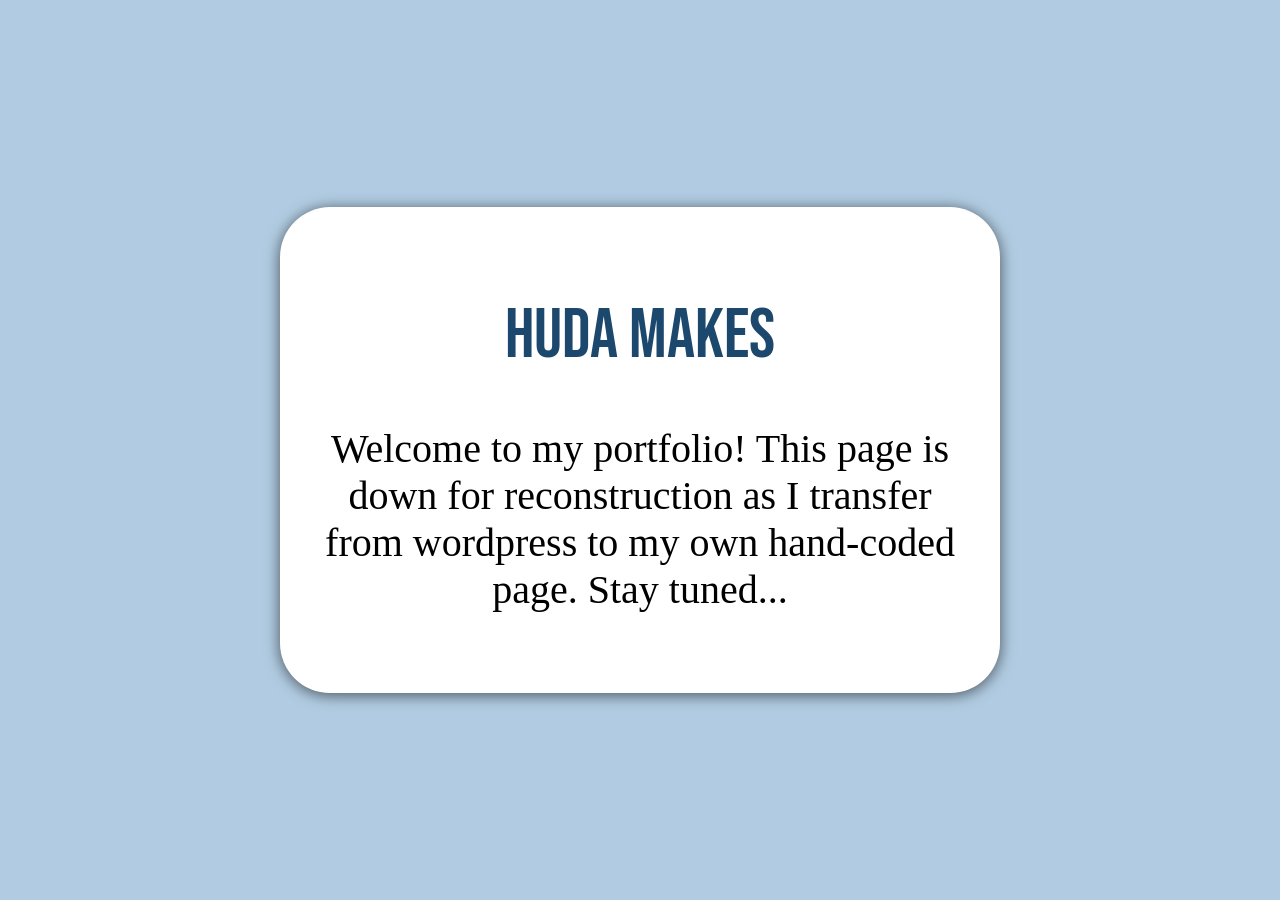
==== index.html @ 7442e13a "page under construction notice" ====
<!DOCTYPE html>
<html lang="en">
    <head>
        <meta charset="utf-8">
		<title>Huda Makes</title>
		<meta name="viewport" content="width=device-width, initial-scale=1.0"/> 
        <link rel="stylesheet" href="style.css">

        <!-- adding Bebas Neue font-->
        <link rel="preconnect" href="https://fonts.googleapis.com">
    <link rel="preconnect" href="https://fonts.gstatic.com" crossorigin>
    <link href="https://fonts.googleapis.com/css2?family=Bebas+Neue&family=DM+Serif+Display&display=swap" rel="stylesheet">

    </head>
    <body>

    <div id="page-in-progress">
        <h1 class="bebas-neue-regular">Huda Makes</h1>
        <p class=".dm-serif-display-regular">Welcome to my portfolio! This page is down for reconstruction as I transfer from wordpress to my own hand-coded page. Stay tuned...  </p>
    </div>


    </body>
</html>
---- style.css ----
.bebas-neue-regular {
  font-family: "Bebas Neue", sans-serif;
  font-weight: 400;
  font-style: normal;
}
.dm-serif-display-regular {
  font-family: "DM Serif Display", serif;
  font-weight: 400;
  font-style: normal;
}


body{
    background-color: rgb(177, 204, 226);
}
#page-in-progress {
    background-color: white;
    width: 50%;
    text-align: center;
    position: fixed;
    top: 50%;
    left: 50%;
    transform: translate(-50%, -50%);
    padding: 40px;
    border-radius: 50px;
    box-shadow: 0 2px 15px rgba(0, 0, 0, 0.6);
    
}

h1{
    font-size: 70px;
    color:rgb(28, 72, 110)
}
p{
    font-size: 40px;
}
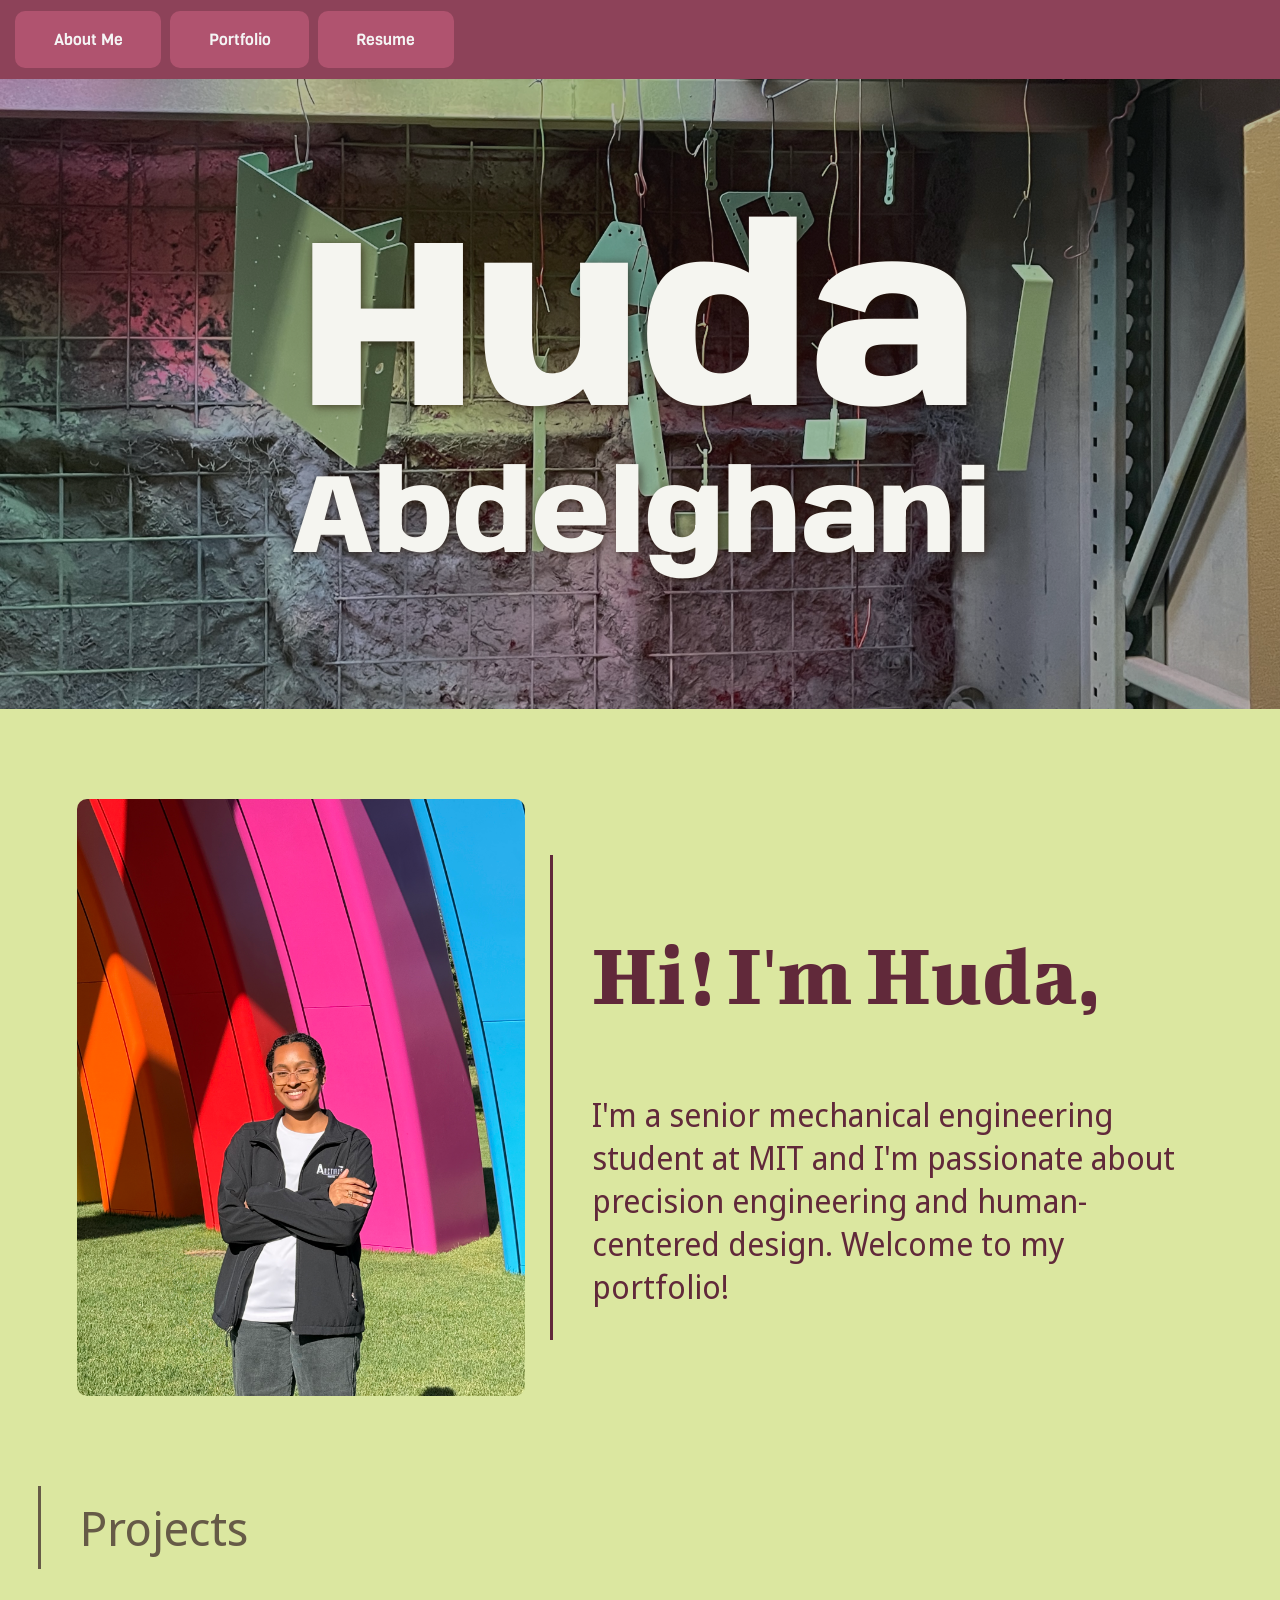
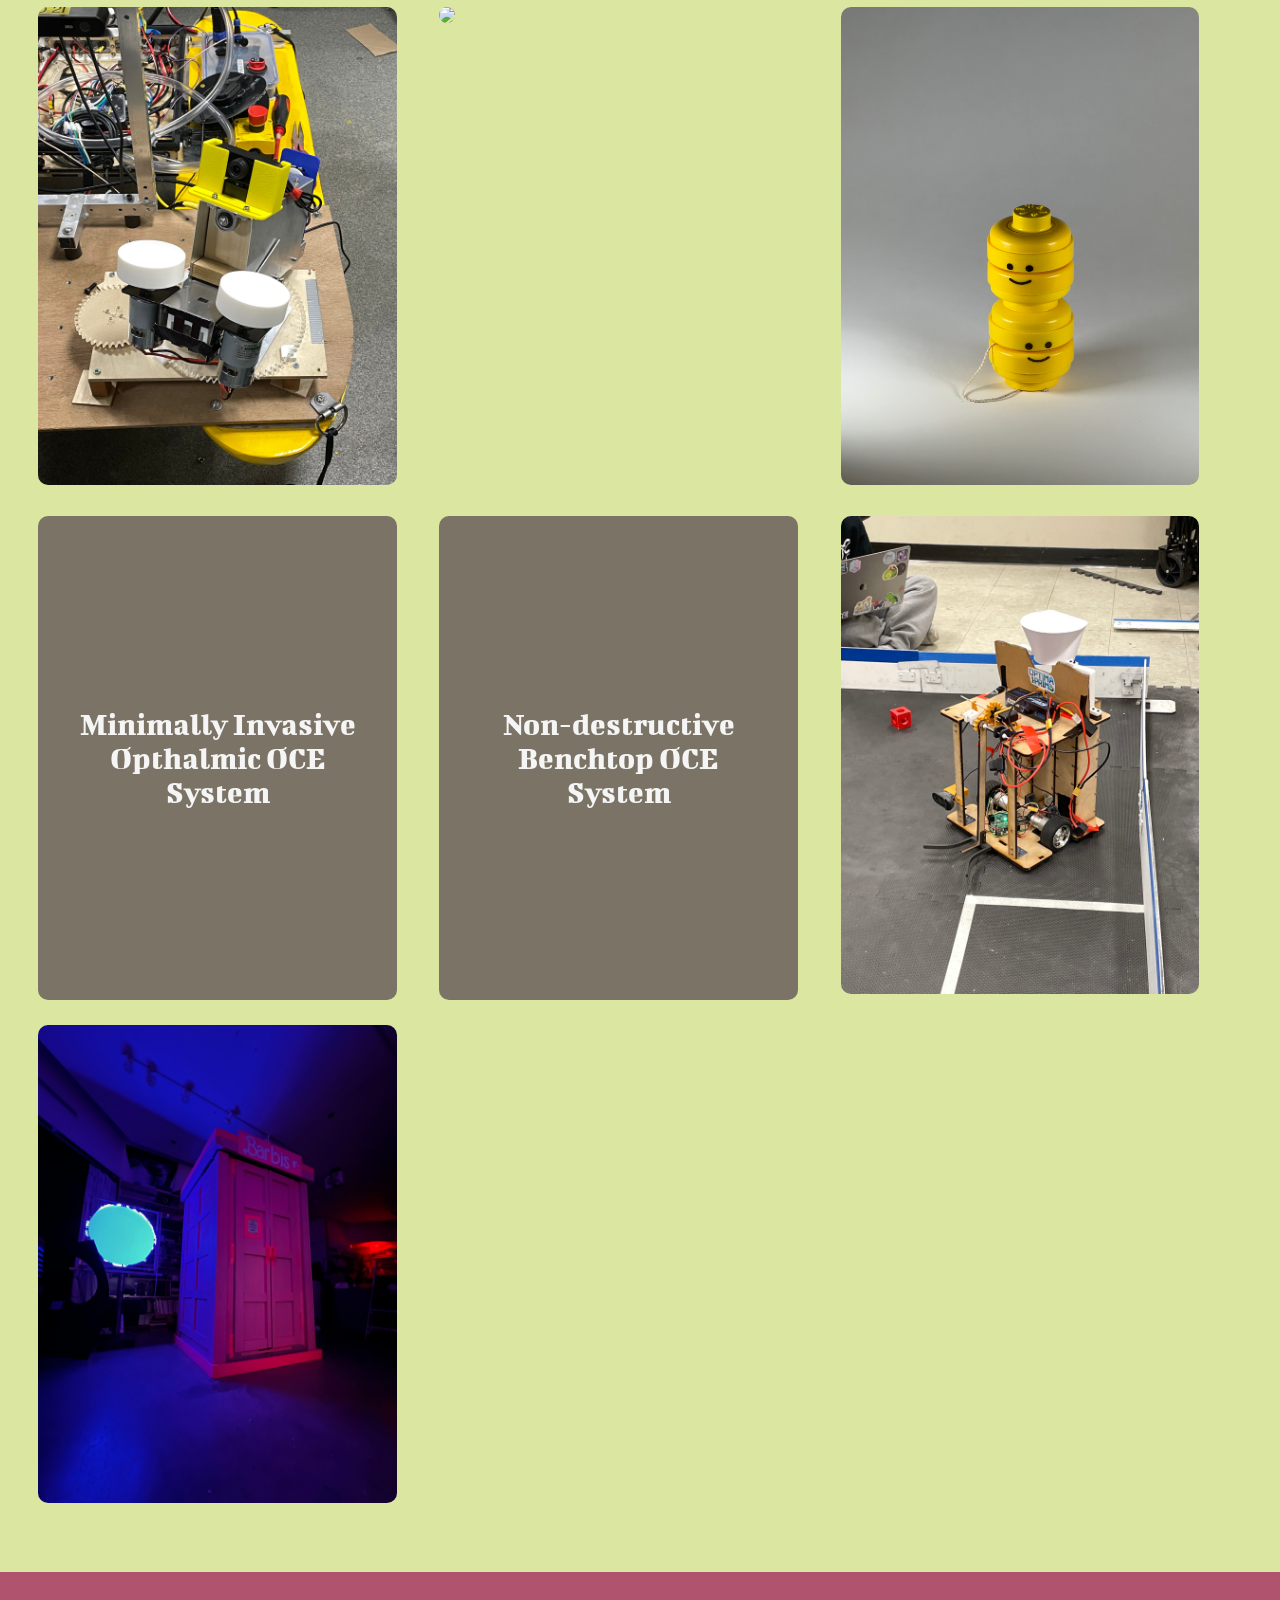
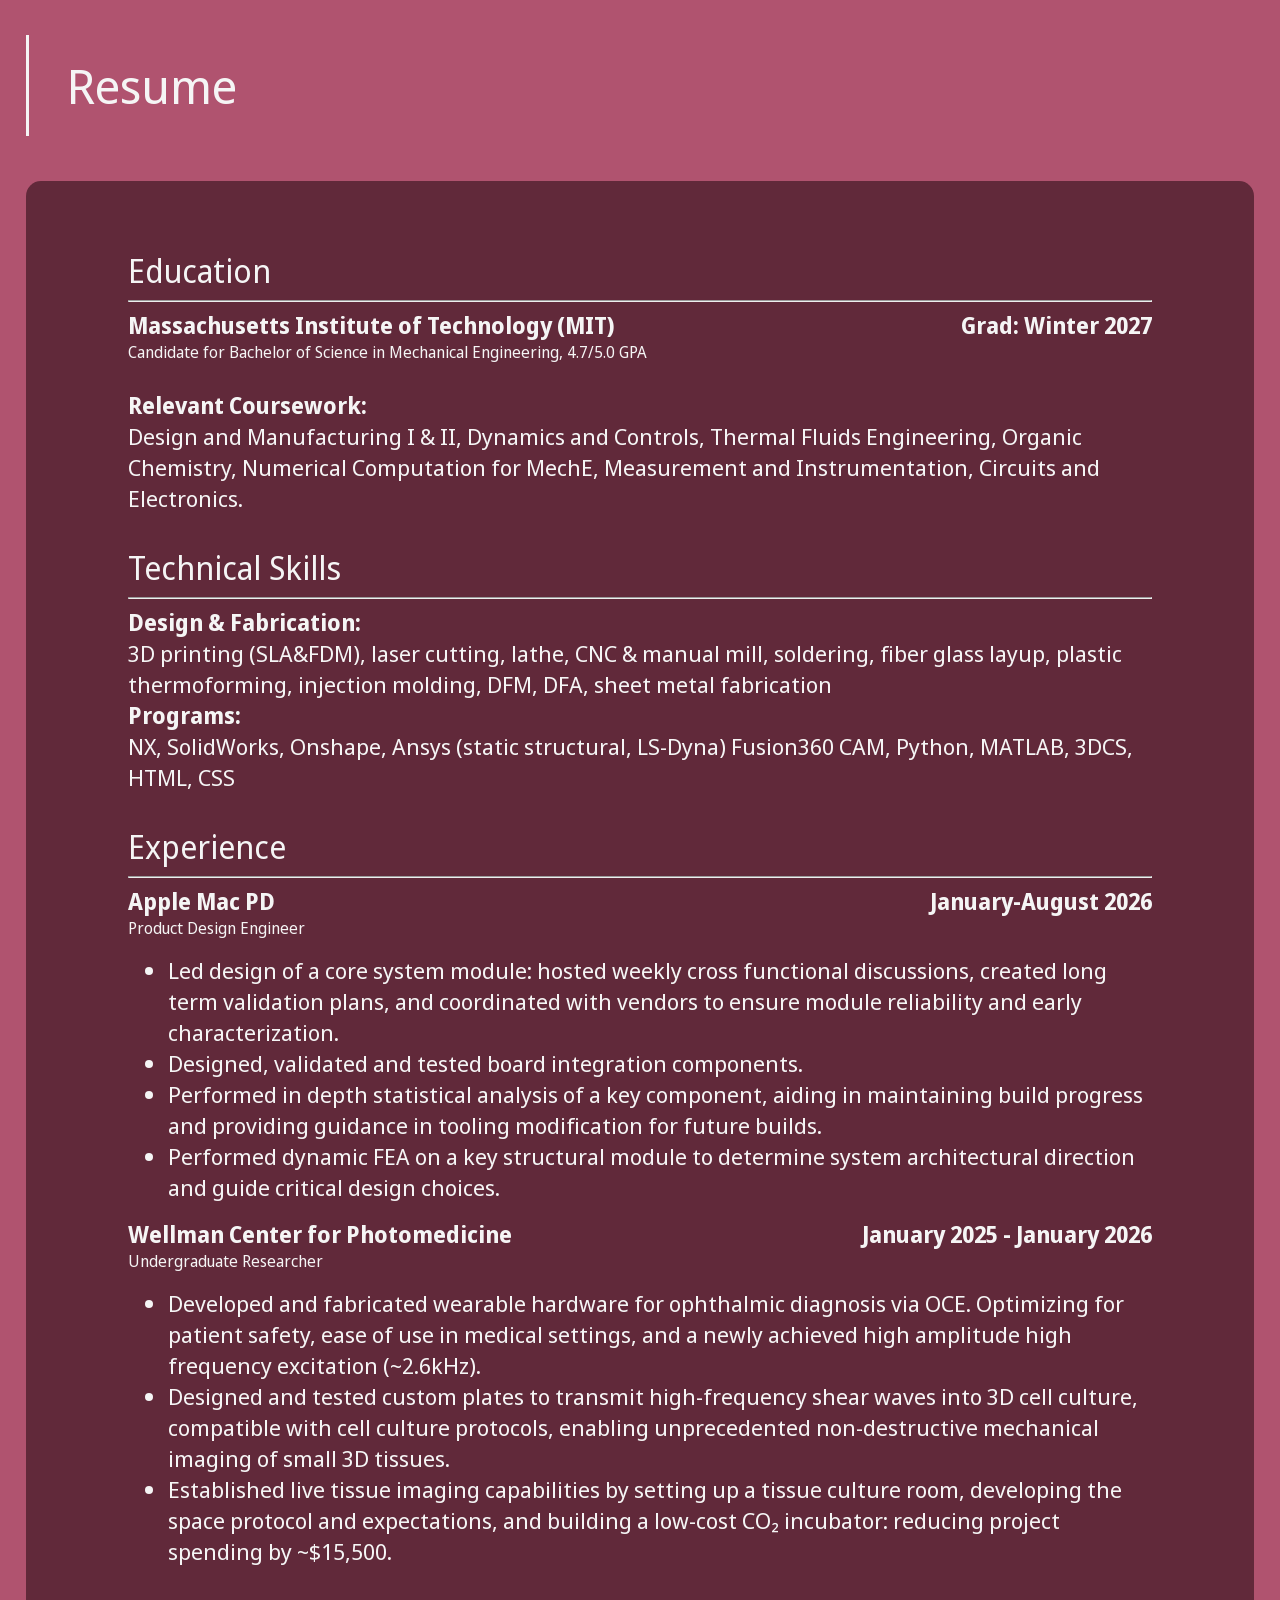
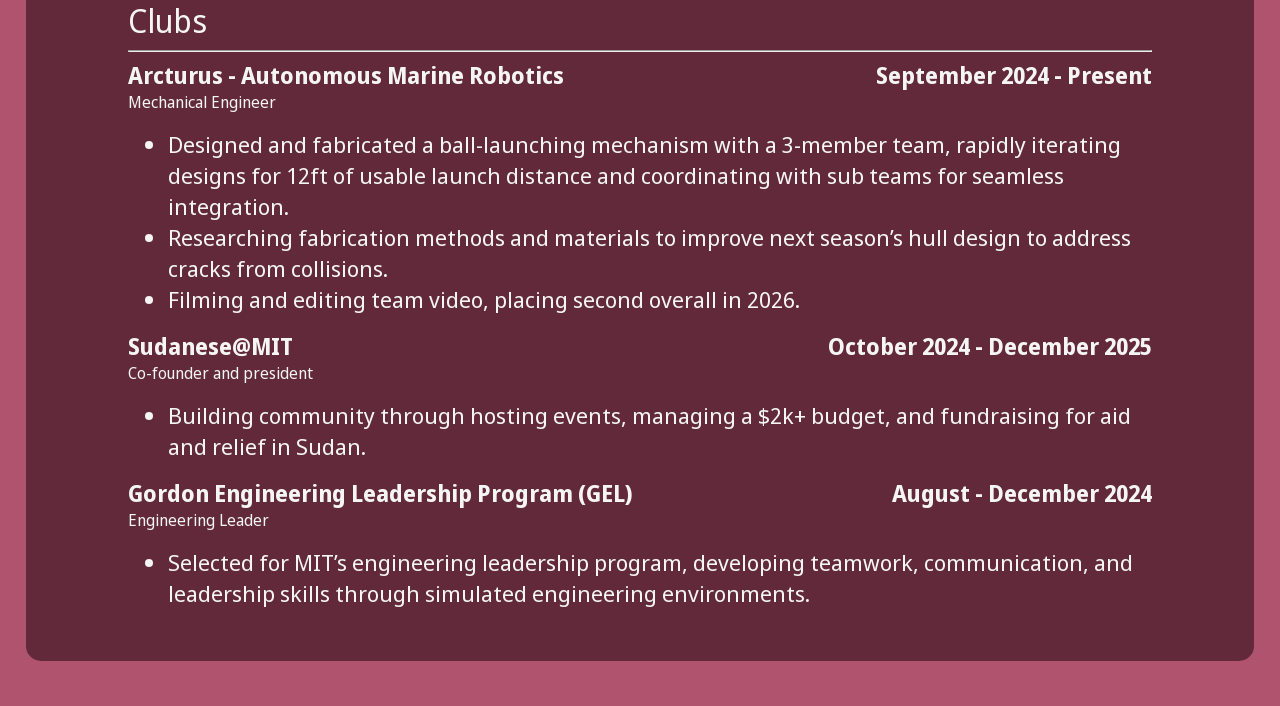
==== commit 57b2c157: "Serve homepage at site root Move HudaAbdelghaniHomePage.html to index.html so it loads at hudamakes." ====
--- a/index.html
+++ b/index.html
@@ -3,22 +3,153 @@
     <head>
         <meta charset="utf-8">
 		<title>Huda Makes</title>
-		<meta name="viewport" content="width=device-width, initial-scale=1.0"/> 
+		<meta name="viewport" context="width=device-width, initial-scale=1.0"/> 
         <link rel="stylesheet" href="style.css">
+        <!-- adding fonts-->
+        <link rel="preconnect" href="https://fonts.googleapis.com">
+        <link rel="preconnect" href="https://fonts.gstatic.com" crossorigin>
+        <link href="https://fonts.googleapis.com/css2?family=Allerta&family=Anybody:ital,wght@0,100..900;1,100..900&family=Bebas+Neue&family=Bigshot+One&family=DM+Serif+Display&family=Noto+Sans+Display:ital,wght@0,100..900;1,100..900&family=Viga&display=swap" rel="stylesheet">
+    </head>
 
-        <!-- adding Bebas Neue font-->
-        <link rel="preconnect" href="https://fonts.googleapis.com">
-    <link rel="preconnect" href="https://fonts.gstatic.com" crossorigin>
-    <link href="https://fonts.googleapis.com/css2?family=Bebas+Neue&family=DM+Serif+Display&display=swap" rel="stylesheet">
+    <body>
+        <nav class="viga-regular">
+            <a href="#about-me">About Me</a>
+            <a href="#portfolio-section">Portfolio</a>
+            <a href="#resume">Resume</a>
+        </nav>
 
-    </head>
-    <body>
-
-    <div id="page-in-progress">
-        <h1 class="bebas-neue-regular">Huda Makes</h1>
-        <p class=".dm-serif-display-regular">Welcome to my portfolio! This page is down for reconstruction as I transfer from wordpress to my own hand-coded page. Stay tuned...  </p>
-    </div>
+        <div id="page-heading">
+            <h1 class="center anybody">Huda</h1>
+            <h1 class="center anybody"> Abdelghani</h1>
+        </div>
+        
+        <section id="about-me">
+            <img src="Huda intro.jpg">
+            <section id="intro">
+                <h2 id="intro-title" class="bigshot-one-regular">Hi! I'm Huda, </h2>
+                <p id="blurb" class="left noto-sans-display">I'm a senior mechanical engineering student at MIT and I'm passionate about precision engineering and human-centered design. Welcome to my portfolio! </p>
+            </section>
+        </section>
 
 
+        <section id="portfolio-section">
+            <h2 id="projects-title" class="noto-sans-display" >Projects</h2>
+            <section id= "portfolio" class="grid">
+                <a href="BallLauncher.html" target="_blank"> <img src="ball launcher.jpg" > </a>
+                <a href="WickedTaahl.html" target="_blank"> <img src="2007.JPG"> </a>
+                <a href="2008Temp.html" target="_blank"> <img src="2008YoYo.jpg"></a>
+                <a href="eye OCE.html" class="bigshot-one-regular center OCE-portfolio" target="_blank"> Minimally Invasive Opthalmic OCE System </a>
+                <a href="benchtop OCE.html" class="bigshot-one-regular  center OCE-portfolio" target="_blank"> Non-destructive Benchtop OCE System</a>
+                <a href="OptimaPrime.html" target="_blank"> <img src="optima prime.jpg"> </a>
+                <a href="barbis.html" target="_blank"> <img src="barbis.JPG" ></a>
+                
+            </section>
+        </section>
+
+        <section id="resume">
+
+            <h2 id="resume-title" class="noto-sans-display">Resume</h2>
+            <section id="resume-content">
+
+            <h3 class="noto-sans-display">Education</h3>
+            <hr>
+                <section id="education-header" class="noto-sans-display">
+                        <h4>Massachusetts Institute of Technology (MIT)</h4>
+                        <h4>Grad: Winter 2027</h4>
+                </section>
+                <section id="education-subheader">
+                    <h5 class="noto-sans-display">Candidate for Bachelor of Science in Mechanical Engineering, 4.7/5.0 GPA</h5>
+                </section>
+                <section id="education-content" class="noto-sans-display">
+                    <h4 >Relevant Coursework:</h4>
+                    <h5 class="noto-sans-display">Design and Manufacturing I & II, Dynamics and Controls, Thermal Fluids Engineering, Organic Chemistry, Numerical Computation for MechE, Measurement and Instrumentation, Circuits and Electronics.</h5>
+                </section>
+
+
+            <h3 class="noto-sans-display">Technical Skills</h3>
+            <hr>
+                <section class="noto-sans-display skills">
+                    <h4>Design & Fabrication:</h4>
+                    <h5 class="noto-sans-display">3D printing (SLA&FDM), laser cutting, lathe, CNC & manual mill, soldering, fiber glass layup, plastic thermoforming, injection molding, DFM, DFA, sheet metal fabrication</h5>
+                    <h4>Programs:</h4>
+                    <h5 class="noto-sans-display"> NX, SolidWorks, Onshape, Ansys (static structural, LS-Dyna) Fusion360 CAM, Python, MATLAB, 3DCS, HTML, CSS</h5>
+                </section>
+
+            <h3 class="noto-sans-display">Experience</h3>
+               <hr>
+                <section class="resume-entry">
+                    <div class="resume-entry-header noto-sans-display">
+                        <h4>Apple Mac PD</h4>
+                        <h4>January-August 2026</h4>
+                    </div>
+                    <h5 class="noto-sans-display">Product Design Engineer</h5>
+                    <ul class="noto-sans-display">
+                        <li>Led design of a core system module: hosted weekly cross functional discussions, created long term validation plans, and coordinated with vendors to ensure module reliability and early characterization. </li>
+                        <li>Designed, validated and tested board integration components.</li>
+                        <li>Performed in depth statistical analysis of a key component, aiding in maintaining build progress and providing guidance in tooling modification for future builds.</li>
+                        <li>Performed dynamic FEA on a key structural module to determine system architectural direction and guide critical design choices.</li>
+                    </ul>
+                </section>
+                <section class="resume-entry">
+                    <div class="resume-entry-header noto-sans-display">
+                        <h4>Wellman Center for Photomedicine </h4>
+                        <h4>January 2025 - January 2026</h4>
+                    </div>
+                    <h5 class="noto-sans-display">Undergraduate Researcher</h5>
+                    <ul class="noto-sans-display">
+                        <li>Developed and fabricated wearable hardware for ophthalmic diagnosis via OCE. Optimizing for patient safety, ease of use in medical settings, and a newly achieved high amplitude high frequency excitation (~2.6kHz). </li>
+                        <li>Designed and tested custom plates to transmit high-frequency shear waves into 3D cell culture, compatible with cell culture protocols, enabling unprecedented non-destructive mechanical imaging of small 3D tissues.</li>
+                        <li>Established live tissue imaging capabilities by setting up a tissue culture room, developing the space protocol and expectations, and building a low-cost CO₂ incubator: reducing project spending by ~$15,500. </li>
+                    </ul>
+                </section>
+
+
+            <h3 class="noto-sans-display">Clubs</h3>
+            <hr>
+                <section class="resume-entry">
+                    <section class="resume-entry-header noto-sans-display"> 
+                        <h4>Arcturus - Autonomous Marine Robotics</h4>
+                        <h4> September 2024 - Present</h4>
+                    </section>
+                    <h5 class="noto-sans-display">Mechanical Engineer</h5>
+                    <ul class="noto-sans-display">
+                        <li>Designed and fabricated a ball-launching mechanism with a 3-member team, rapidly iterating designs for 12ft of usable launch distance and coordinating with sub teams for seamless integration.</li>
+                        <li>Researching fabrication methods and materials to improve next season’s hull design to address cracks from collisions.</li>
+                        <li>Filming and editing team video, placing second overall in 2026.</li>
+                    </ul>
+                </section>
+
+                <section class="resume-entry">
+                    <section class="resume-entry-header noto-sans-display">
+                        <h4>Sudanese@MIT</h4>
+                        <h4>October 2024 - December 2025</h4>
+                    </section>
+                    <h5 class="noto-sans-display"> Co-founder and president</h5>
+                    <ul class="noto-sans-display">
+                        <li>Building community through hosting events, managing a $2k+ budget, and fundraising for aid and relief in Sudan. </li>
+
+                    </ul>
+                </section>
+
+                <section class="resume-entry">
+                    <section class="resume-entry-header noto-sans-display">
+                        <h4>Gordon Engineering Leadership Program (GEL)</h4>
+                        <h4>August - December 2024</h4>
+                    </section>
+                    <h5 class="noto-sans-display">Engineering Leader</h5>
+                    <ul class="noto-sans-display">
+                        <li>Selected for MIT’s engineering leadership program, developing teamwork, communication, and leadership skills through simulated engineering environments.</li>
+                    </ul>
+                </section>
+            
+            </section>
+        </section>
+
     </body>
+    <footer>
+        <!-- <section id="footer-content"> 
+            <a href="https://www.linkedin.com/in/huda-abdelghani/" target="_blank">LinkedIn</a>
+            <a href="https://www.instagram.com/huda_makes/?__d=11" target="_blank">Instagram</a> -->
+    </footer>
+    
 </html>
--- a/style.css
+++ b/style.css
@@ -1,38 +1,309 @@
-
+/* fonts */
+.viga-regular {
+  font-family: "Viga", sans-serif;
+  font-weight: 400;
+  font-style: normal;
+}
+
+.bigshot-one-regular {
+  font-family: "Bigshot One", serif;
+  font-weight: 400;
+  font-style: normal;
+}
 .bebas-neue-regular {
   font-family: "Bebas Neue", sans-serif;
   font-weight: 400;
   font-style: normal;
 }
-.dm-serif-display-regular {
-  font-family: "DM Serif Display", serif;
+
+/* can modfy weight and style */
+.anybody { 
+  font-family: "Anybody", sans-serif;
+  font-optical-sizing: auto;
+  font-weight: 800;
+  font-style: normal;
+  font-variation-settings:
+    "wdth" 100;
+}
+
+
+.noto-sans-display{
+  font-family: "Noto Sans Display", sans-serif;
+  font-optical-sizing: auto;
   font-weight: 400;
   font-style: normal;
-}
-
-
+  font-variation-settings:
+    "wdth" 100;
+}
+
+/* resetting so theres no default spacing */
 body{
-    background-color: rgb(177, 204, 226);
-}
-#page-in-progress {
-    background-color: white;
-    width: 50%;
+    margin: 0px;
+    padding: 0px;
+}
+
+/* page-wide specs */
+
+.center{
     text-align: center;
-    position: fixed;
-    top: 50%;
-    left: 50%;
-    transform: translate(-50%, -50%);
-    padding: 40px;
-    border-radius: 50px;
-    box-shadow: 0 2px 15px rgba(0, 0, 0, 0.6);
-    
-}
-
-h1{
-    font-size: 70px;
-    color:rgb(28, 72, 110)
-}
-p{
-    font-size: 40px;
-}
-
+}
+
+.left{
+text-align: left;
+}
+
+html {
+  scroll-behavior: smooth;
+}
+
+
+/*  opening page  */
+#page-heading{
+    padding: 0;
+    margin: 0px;
+
+    background-image: url("paint booth.jpeg");
+    background-size: cover;
+    background-position: center;
+    background-repeat: no-repeat;
+
+    display: flex;
+    flex-direction: column;
+   
+    justify-content: flex-start; 
+    height: 70vh;
+    color: #F5F5F0;
+
+    text-shadow: 2px 2px 10px rgba(32, 14, 2, 0.614);
+
+    position: relative;
+}
+
+#page-heading::before {
+    content: "";
+    position: absolute;
+    inset: 0;
+
+    background: rgba(15, 20, 25, 0.30);
+
+    z-index: 0;
+}
+#page-heading > * {
+    position: relative;
+    z-index: 1;
+}
+
+
+div h1{
+    /* color: #ffb100; */
+
+    font-size: 7rem;
+    padding: 0;
+    margin: 0;
+}
+
+div h1:first-of-type{
+    padding-top: 15vh;
+    font-size: 15rem;
+}
+
+
+ 
+/* navigation bar  */
+nav a{
+    display: inline-block;
+    text-decoration: none;
+    color:whitesmoke;
+    padding:2vh 3vw;
+    margin: 0.2vh 0.2vw;
+    background-color: #b0536f;
+    border-radius: 10px;
+    transition: all 0.1s;
+}
+
+nav a:hover{
+    transform: scale(1.07);
+    background-color:  #a29a8c;
+    background-color: #61293a;
+    box-shadow: 5px 5px 15px rgba(0, 0, 0, 0.3);
+
+}
+
+nav{
+    padding:1vh 1vw;
+    margin: 0px;
+    background-color: #8d4259;
+}
+
+#about-me{
+    background-color: #665b47;
+    background-color: #dbe7a0;
+    display: flex;
+    align-items: center;  
+    padding: 10vh 6vw;
+}
+
+
+#resume{
+   background-color: #61293a;
+   margin: 0;
+   padding: 0;
+}
+
+img{
+    width: 35vw;
+    border-radius: 10px;
+   
+}
+
+
+/*  */
+#intro{
+    margin-left: 2vw;
+    margin-right: 2vw;
+    border-left: 3px solid #61293a;
+}
+#intro-title{
+    font-size: 5.5rem;
+    color: #61293a;
+    padding-left: 3vw;
+    padding-right: 2vw;
+
+}
+
+
+#blurb{
+    font-size: 2rem;
+    color: #61293a;
+    padding-left: 3vw;
+}
+
+/*  */
+
+#portfolio-section{
+ background-color: #dbe7a0;
+}
+
+#portfolio{
+    padding: 3vw;
+    display: grid;
+    grid-template-columns: 1fr 1fr 1fr;
+}
+
+
+
+#portfolio a img{
+    width: 28vw;
+    transition: all 0.1s;
+    margin-bottom: 3vh;
+}
+
+#portfolio a img:hover, .OCE-portfolio:hover {
+    transform: scale(1.02);
+    box-shadow: 5px 5px 15px #2f181f8c;
+}
+
+#projects-title{
+    padding: 1vh 3vw;
+    margin:0 3vw;
+    font-size: 3rem;
+    color: #61293a;
+    color: #665b47;;
+    border-left: 3px solid #665b47;  
+}
+
+.OCE-portfolio{
+    text-decoration: none;
+    background-color: #7b7366;
+    border-radius: 10px;
+    transition: all 0.1s;
+    color: whitesmoke;
+    font-size: 2rem;
+    display: flex;
+    align-items: center;
+    padding: 3vw;
+    width: 22vw;
+    height: 80%;
+}
+
+#resume{
+    background-color: #61293a;
+    background-color: #b0536f;
+    padding: 5vh 2vw;
+}
+
+#resume #resume-title{
+    padding: 2vh 3vw;
+    margin-top: 2vh;
+    margin-bottom: 5vh;
+    font-size: 3rem;
+    color:whitesmoke;
+    border-left: 3px solid whitesmoke;  
+}
+
+#resume h2{
+    padding: 1 3vw;
+   
+    font-size: 3rem;
+    color: whitesmoke;
+    border-left: 3px solid whitesmoke;
+}
+
+#resume h3{
+    font-size: 2rem;
+    color: whitesmoke;
+    padding-bottom: 0;
+    margin-bottom: 0;
+
+}
+#resume h4{
+    font-size: 1.4rem;
+    color: whitesmoke;
+    margin: 0;
+    padding: 0;
+}
+#resume li{
+    font-size: 1.4rem;
+    color: whitesmoke;
+}
+#resume h5{
+    padding: 0;
+    margin: 0;
+    font-size: 1.4rem;
+    color: whitesmoke;
+}
+#education-header{
+ display: flex;
+ justify-content: space-between;
+ align-items: baseline;
+}
+
+#education-subheader h5{
+    font-size: 1rem;
+    margin-bottom: 3vh;
+}
+
+.resume-entry-header{
+    display: inline;
+    display: flex;
+    justify-content: space-between;
+    align-items: baseline;
+}
+#resume .resume-entry h5 {
+    font-size: 1rem;
+    color: whitesmoke;
+    margin: 0;
+    padding: 0;
+
+}
+#resume-content{
+    padding:4vh 8vw;
+    background-color:#61293a;
+    border-radius: 15px;
+}
+
+
+
+
+
+
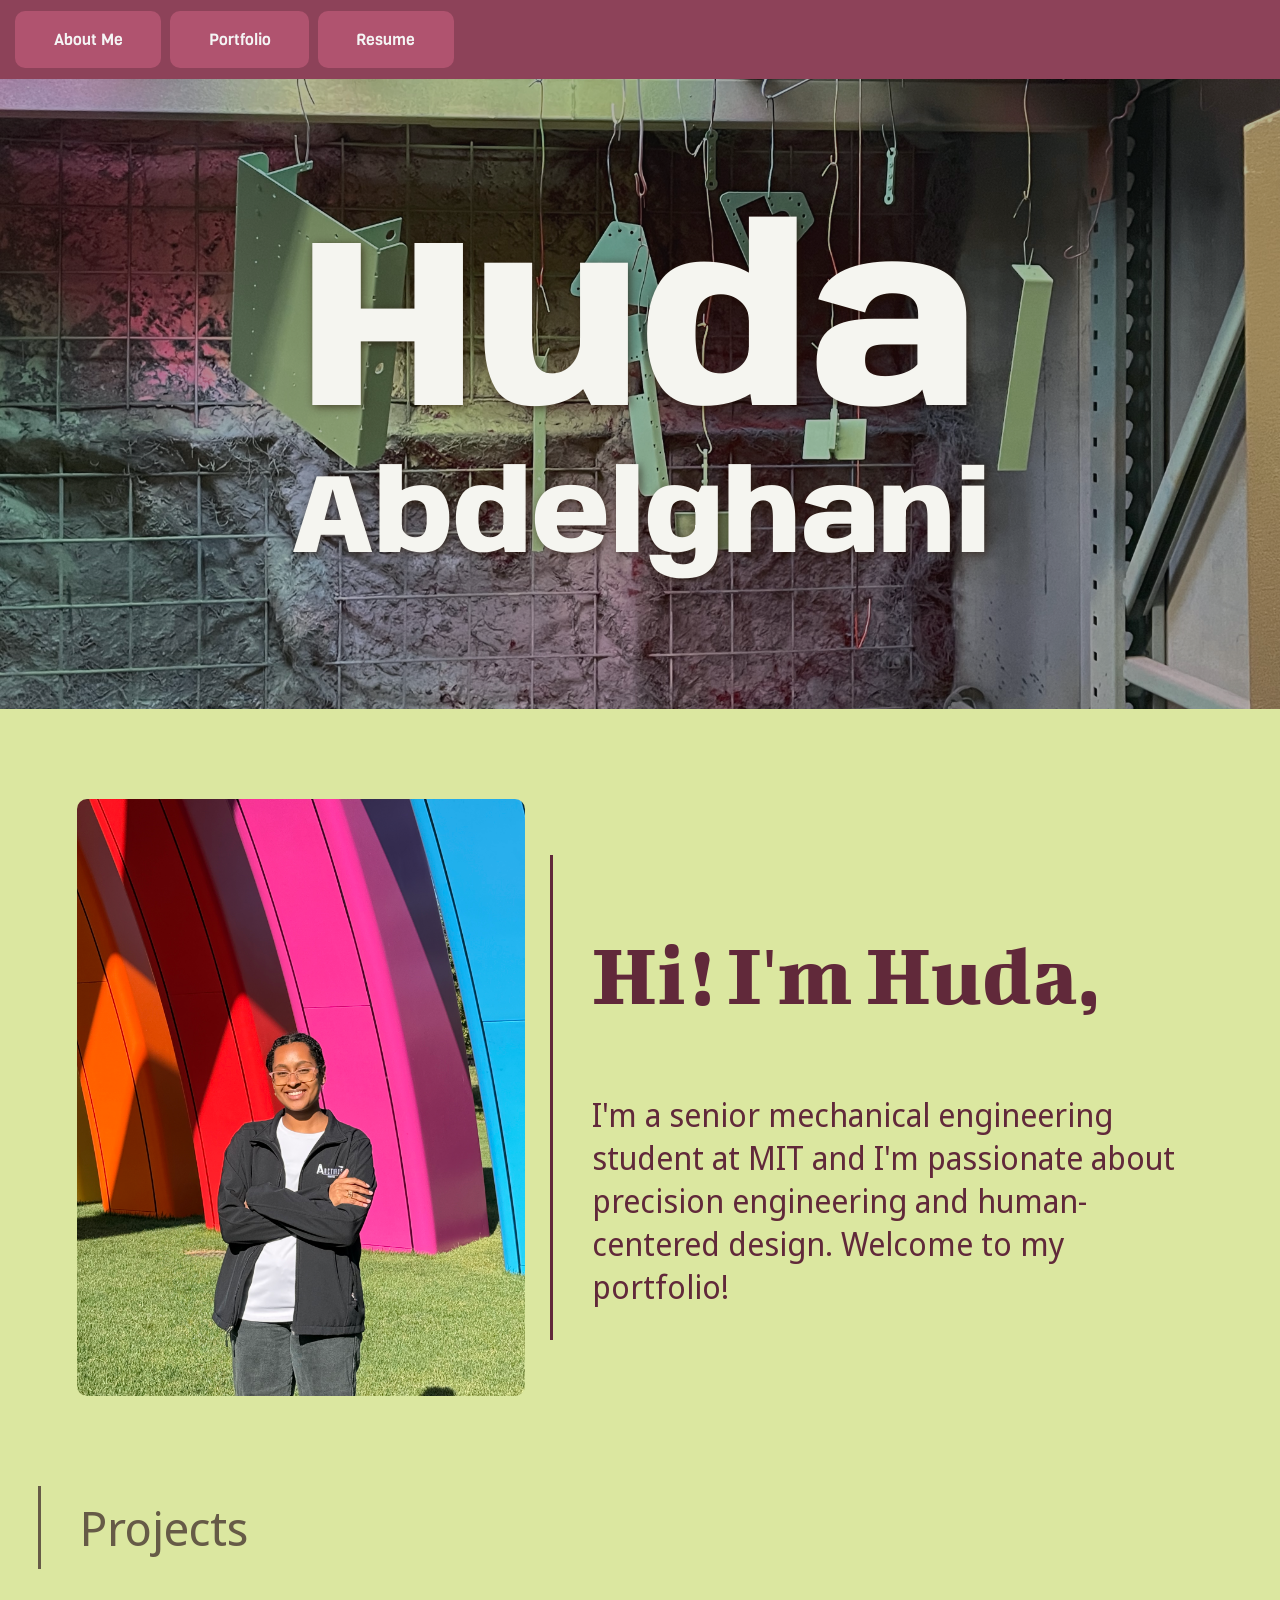
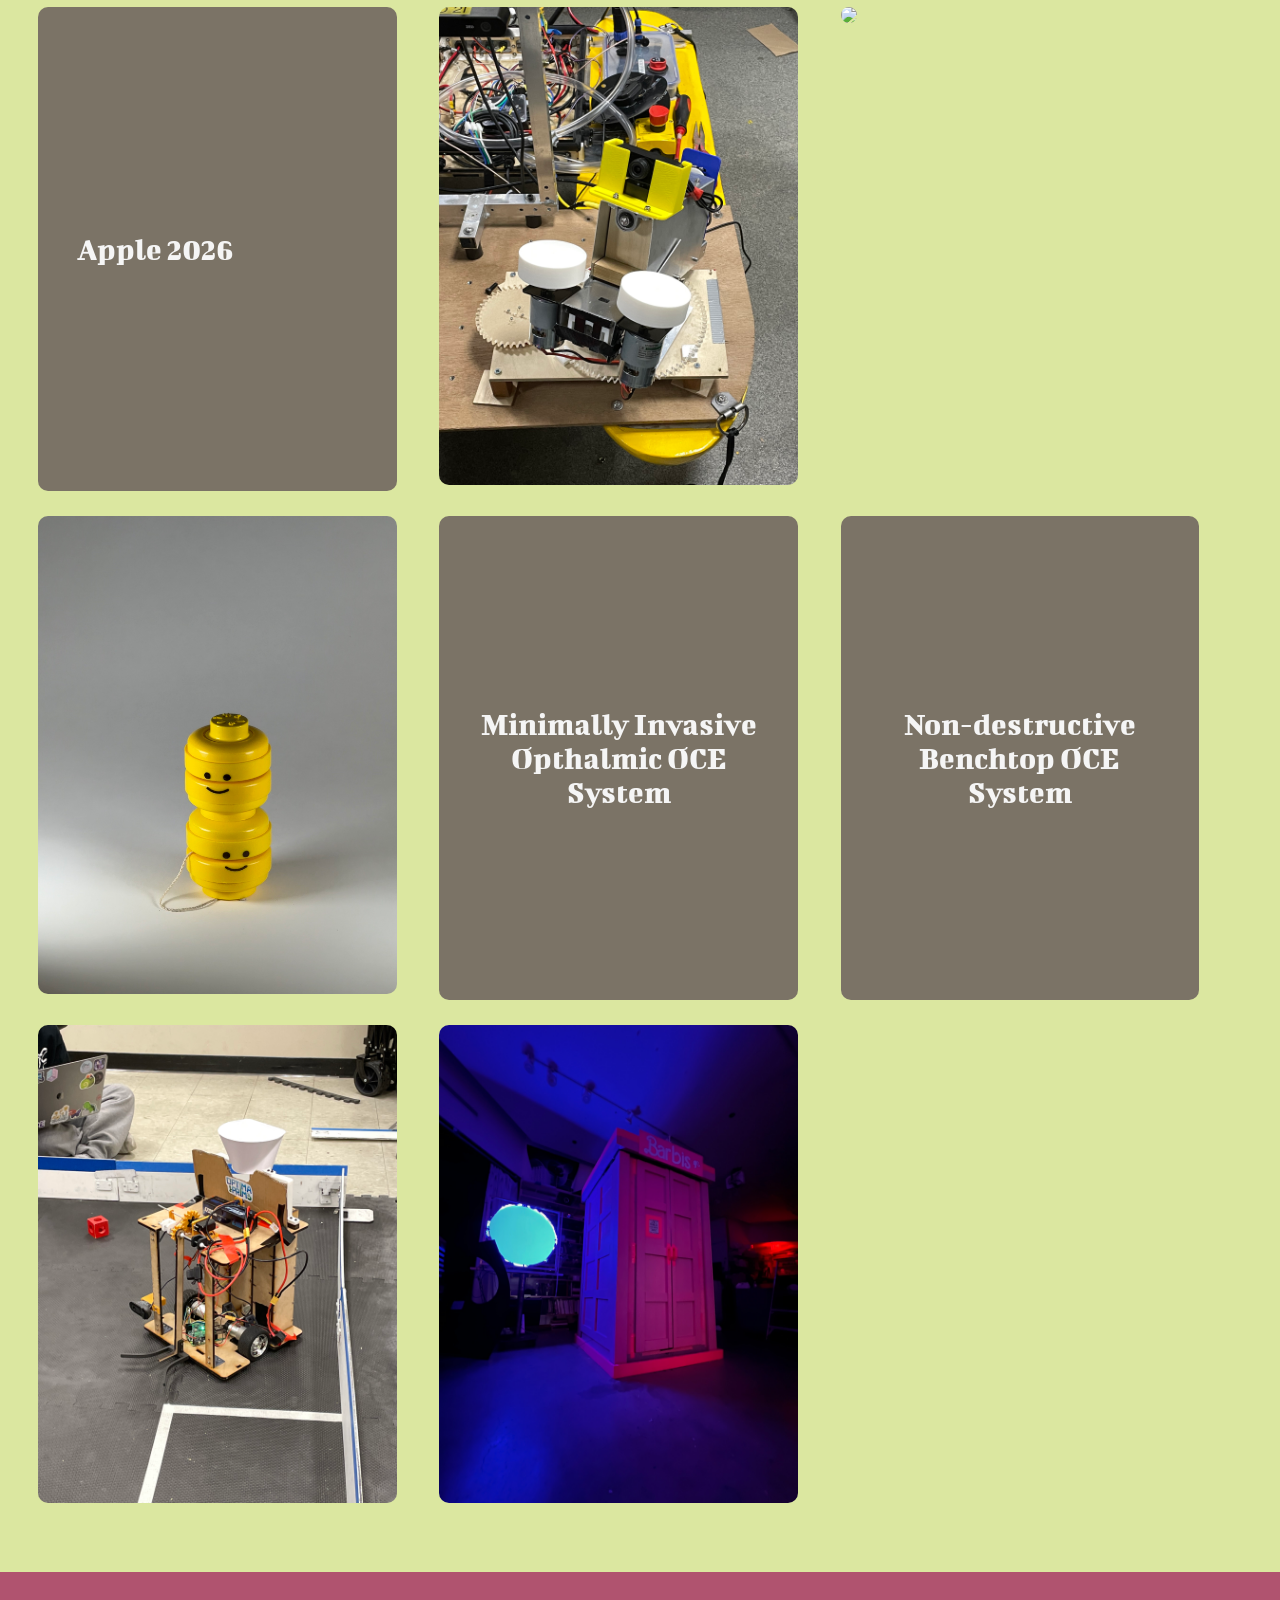
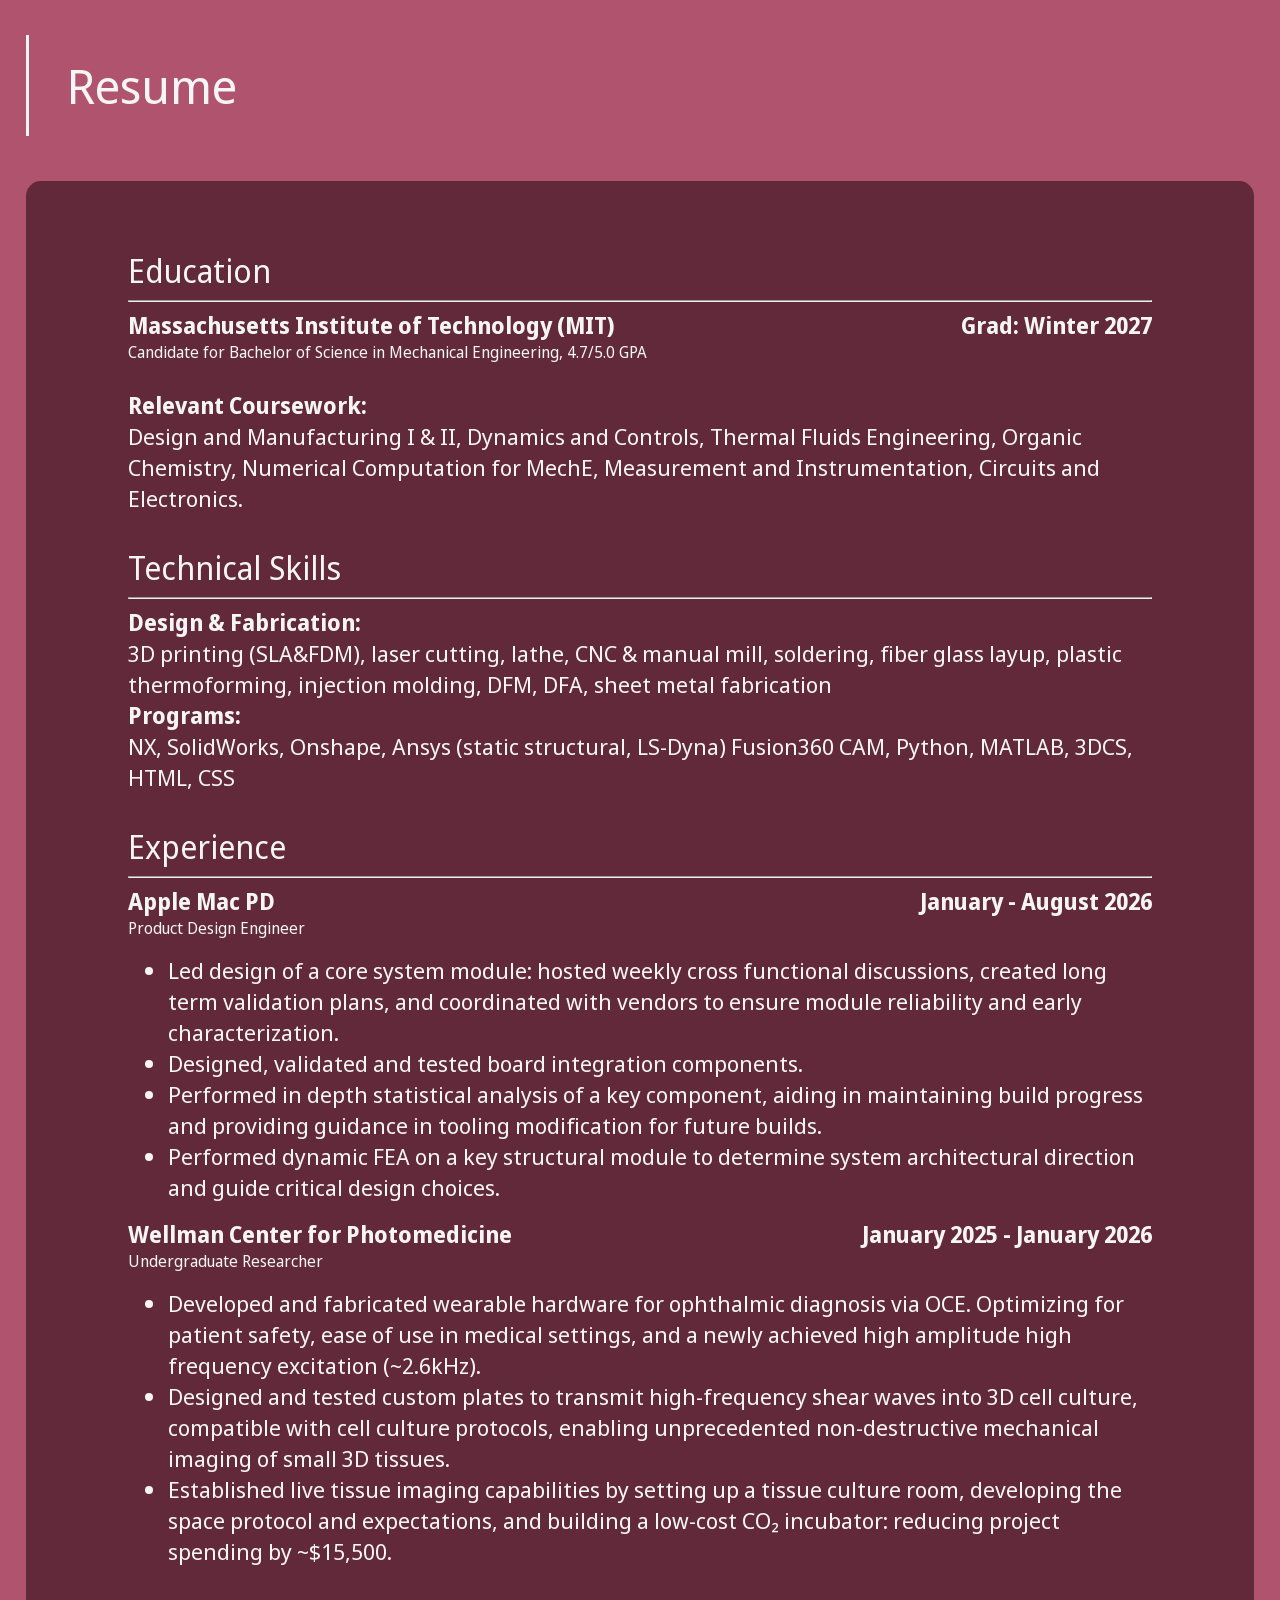
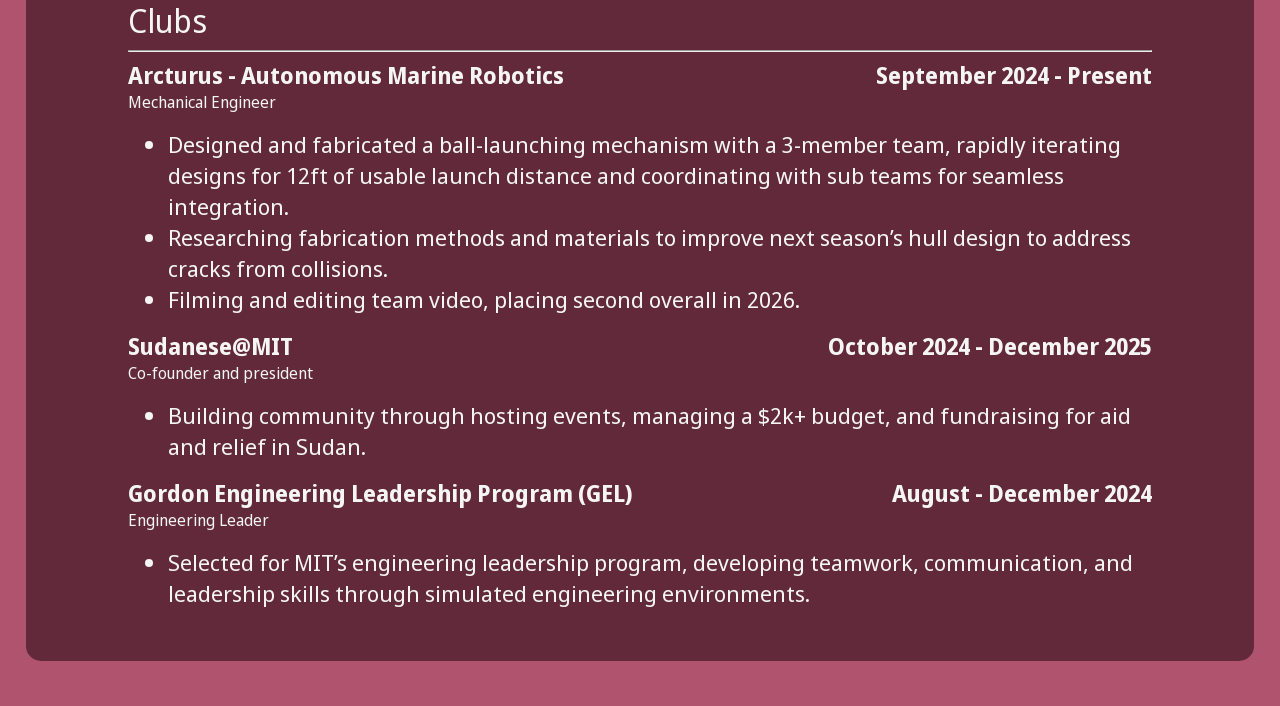
==== commit 05299328: "adding apple page" ====
--- a/index.html
+++ b/index.html
@@ -5,6 +5,8 @@
 		<title>Huda Makes</title>
 		<meta name="viewport" context="width=device-width, initial-scale=1.0"/> 
         <link rel="stylesheet" href="style.css">
+        <!-- clean the address bar after arriving from the old HudaAbdelghaniHomePage.html link -->
+        <script>if (location.search === "?home") history.replaceState(null, "", "/" + location.hash);</script>
         <!-- adding fonts-->
         <link rel="preconnect" href="https://fonts.googleapis.com">
         <link rel="preconnect" href="https://fonts.gstatic.com" crossorigin>
@@ -35,9 +37,10 @@
         <section id="portfolio-section">
             <h2 id="projects-title" class="noto-sans-display" >Projects</h2>
             <section id= "portfolio" class="grid">
+                 <a href="apple.html" target="_blank" class="bigshot-one-regular center OCE-portfolio">Apple 2026</a>
                 <a href="BallLauncher.html" target="_blank"> <img src="ball launcher.jpg" > </a>
                 <a href="WickedTaahl.html" target="_blank"> <img src="2007.JPG"> </a>
-                <a href="2008Temp.html" target="_blank"> <img src="2008YoYo.jpg"></a>
+                <a href="2008Yo-Yo.html" target="_blank"> <img src="2008YoYo.jpg"></a>
                 <a href="eye OCE.html" class="bigshot-one-regular center OCE-portfolio" target="_blank"> Minimally Invasive Opthalmic OCE System </a>
                 <a href="benchtop OCE.html" class="bigshot-one-regular  center OCE-portfolio" target="_blank"> Non-destructive Benchtop OCE System</a>
                 <a href="OptimaPrime.html" target="_blank"> <img src="optima prime.jpg"> </a>
@@ -80,7 +83,7 @@
                 <section class="resume-entry">
                     <div class="resume-entry-header noto-sans-display">
                         <h4>Apple Mac PD</h4>
-                        <h4>January-August 2026</h4>
+                        <h4>January - August 2026</h4>
                     </div>
                     <h5 class="noto-sans-display">Product Design Engineer</h5>
                     <ul class="noto-sans-display">
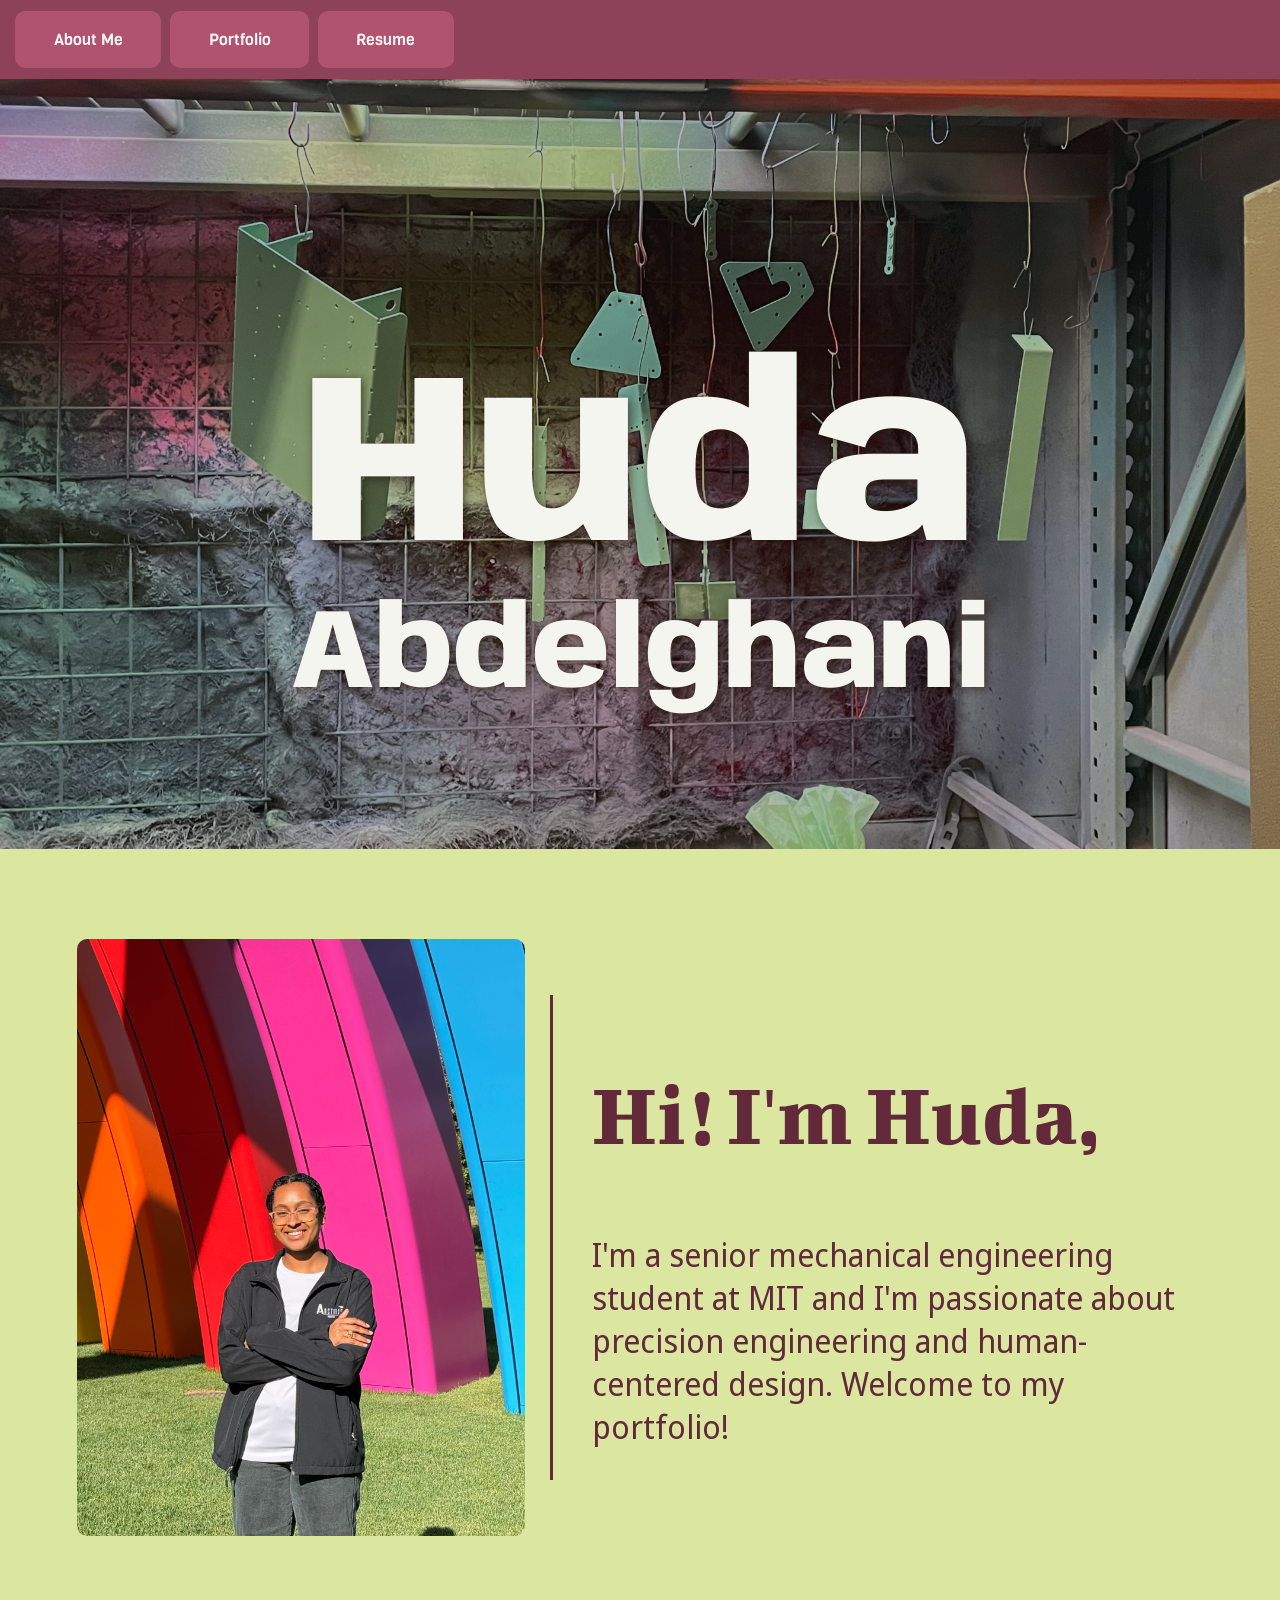
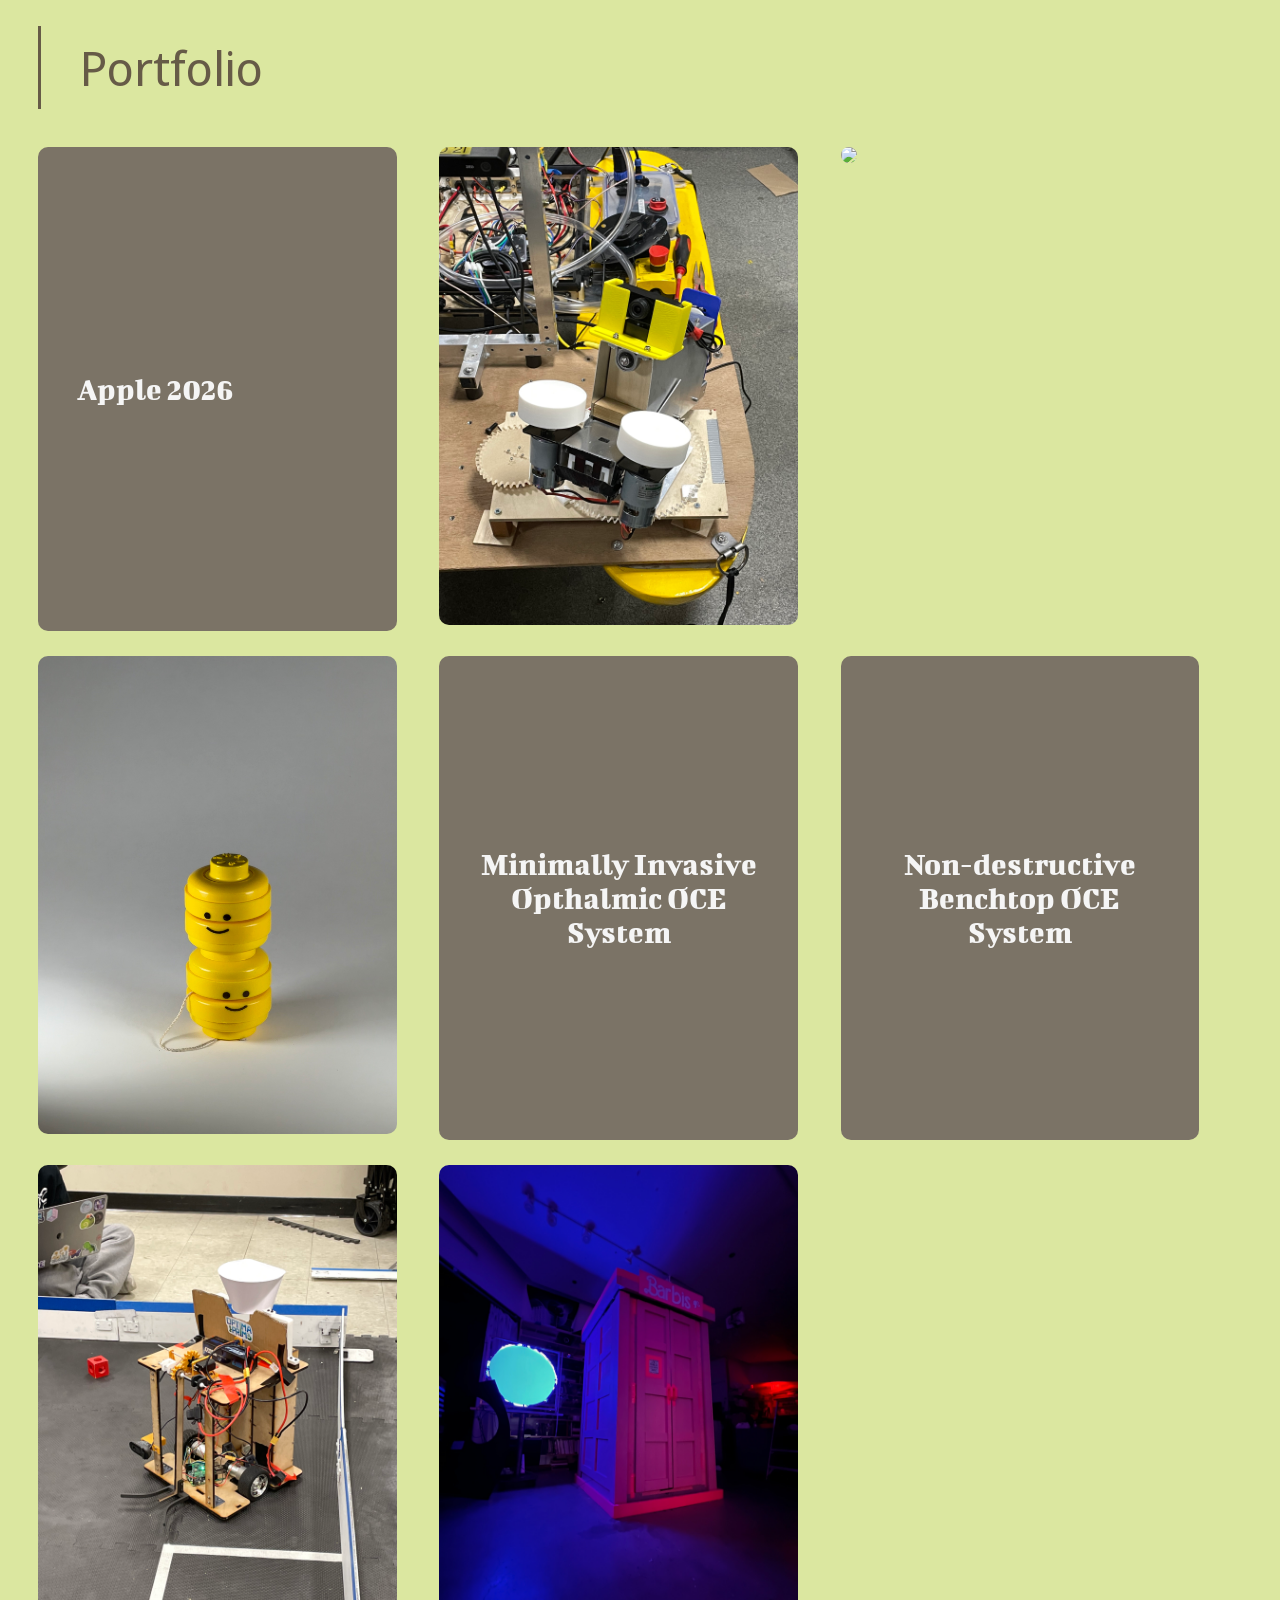
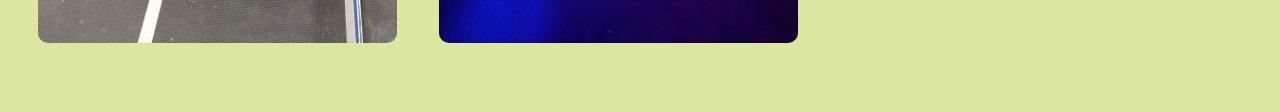
==== commit 62418ffe: "updates" ====
--- a/index.html
+++ b/index.html
@@ -17,7 +17,7 @@
         <nav class="viga-regular">
             <a href="#about-me">About Me</a>
             <a href="#portfolio-section">Portfolio</a>
-            <a href="#resume">Resume</a>
+            <a href="https://docs.google.com/document/d/1XQEXfIrH6JIJIzElPlWrVmXIjxJ1oANw/edit" target="_blank">Resume</a>
         </nav>
 
         <div id="page-heading">
@@ -35,124 +35,19 @@
 
 
         <section id="portfolio-section">
-            <h2 id="projects-title" class="noto-sans-display" >Projects</h2>
+            <h2 id="projects-title" class="noto-sans-display">Portfolio</h2>
             <section id= "portfolio" class="grid">
                  <a href="apple.html" target="_blank" class="bigshot-one-regular center OCE-portfolio">Apple 2026</a>
                 <a href="BallLauncher.html" target="_blank"> <img src="ball launcher.jpg" > </a>
                 <a href="WickedTaahl.html" target="_blank"> <img src="2007.JPG"> </a>
                 <a href="2008Yo-Yo.html" target="_blank"> <img src="2008YoYo.jpg"></a>
-                <a href="eye OCE.html" class="bigshot-one-regular center OCE-portfolio" target="_blank"> Minimally Invasive Opthalmic OCE System </a>
-                <a href="benchtop OCE.html" class="bigshot-one-regular  center OCE-portfolio" target="_blank"> Non-destructive Benchtop OCE System</a>
+                <a href="eye OCE.html" class="bigshot-one-regular center OCE-portfolio" target="_blank">Minimally Invasive Opthalmic OCE System </a>
+                <a href="benchtop OCE.html" class="bigshot-one-regular  center OCE-portfolio" target="_blank">Non-destructive Benchtop OCE System</a>
                 <a href="OptimaPrime.html" target="_blank"> <img src="optima prime.jpg"> </a>
                 <a href="barbis.html" target="_blank"> <img src="barbis.JPG" ></a>
-                
-            </section>
-        </section>
-
-        <section id="resume">
-
-            <h2 id="resume-title" class="noto-sans-display">Resume</h2>
-            <section id="resume-content">
-
-            <h3 class="noto-sans-display">Education</h3>
-            <hr>
-                <section id="education-header" class="noto-sans-display">
-                        <h4>Massachusetts Institute of Technology (MIT)</h4>
-                        <h4>Grad: Winter 2027</h4>
-                </section>
-                <section id="education-subheader">
-                    <h5 class="noto-sans-display">Candidate for Bachelor of Science in Mechanical Engineering, 4.7/5.0 GPA</h5>
-                </section>
-                <section id="education-content" class="noto-sans-display">
-                    <h4 >Relevant Coursework:</h4>
-                    <h5 class="noto-sans-display">Design and Manufacturing I & II, Dynamics and Controls, Thermal Fluids Engineering, Organic Chemistry, Numerical Computation for MechE, Measurement and Instrumentation, Circuits and Electronics.</h5>
-                </section>
-
-
-            <h3 class="noto-sans-display">Technical Skills</h3>
-            <hr>
-                <section class="noto-sans-display skills">
-                    <h4>Design & Fabrication:</h4>
-                    <h5 class="noto-sans-display">3D printing (SLA&FDM), laser cutting, lathe, CNC & manual mill, soldering, fiber glass layup, plastic thermoforming, injection molding, DFM, DFA, sheet metal fabrication</h5>
-                    <h4>Programs:</h4>
-                    <h5 class="noto-sans-display"> NX, SolidWorks, Onshape, Ansys (static structural, LS-Dyna) Fusion360 CAM, Python, MATLAB, 3DCS, HTML, CSS</h5>
-                </section>
-
-            <h3 class="noto-sans-display">Experience</h3>
-               <hr>
-                <section class="resume-entry">
-                    <div class="resume-entry-header noto-sans-display">
-                        <h4>Apple Mac PD</h4>
-                        <h4>January - August 2026</h4>
-                    </div>
-                    <h5 class="noto-sans-display">Product Design Engineer</h5>
-                    <ul class="noto-sans-display">
-                        <li>Led design of a core system module: hosted weekly cross functional discussions, created long term validation plans, and coordinated with vendors to ensure module reliability and early characterization. </li>
-                        <li>Designed, validated and tested board integration components.</li>
-                        <li>Performed in depth statistical analysis of a key component, aiding in maintaining build progress and providing guidance in tooling modification for future builds.</li>
-                        <li>Performed dynamic FEA on a key structural module to determine system architectural direction and guide critical design choices.</li>
-                    </ul>
-                </section>
-                <section class="resume-entry">
-                    <div class="resume-entry-header noto-sans-display">
-                        <h4>Wellman Center for Photomedicine </h4>
-                        <h4>January 2025 - January 2026</h4>
-                    </div>
-                    <h5 class="noto-sans-display">Undergraduate Researcher</h5>
-                    <ul class="noto-sans-display">
-                        <li>Developed and fabricated wearable hardware for ophthalmic diagnosis via OCE. Optimizing for patient safety, ease of use in medical settings, and a newly achieved high amplitude high frequency excitation (~2.6kHz). </li>
-                        <li>Designed and tested custom plates to transmit high-frequency shear waves into 3D cell culture, compatible with cell culture protocols, enabling unprecedented non-destructive mechanical imaging of small 3D tissues.</li>
-                        <li>Established live tissue imaging capabilities by setting up a tissue culture room, developing the space protocol and expectations, and building a low-cost CO₂ incubator: reducing project spending by ~$15,500. </li>
-                    </ul>
-                </section>
-
-
-            <h3 class="noto-sans-display">Clubs</h3>
-            <hr>
-                <section class="resume-entry">
-                    <section class="resume-entry-header noto-sans-display"> 
-                        <h4>Arcturus - Autonomous Marine Robotics</h4>
-                        <h4> September 2024 - Present</h4>
-                    </section>
-                    <h5 class="noto-sans-display">Mechanical Engineer</h5>
-                    <ul class="noto-sans-display">
-                        <li>Designed and fabricated a ball-launching mechanism with a 3-member team, rapidly iterating designs for 12ft of usable launch distance and coordinating with sub teams for seamless integration.</li>
-                        <li>Researching fabrication methods and materials to improve next season’s hull design to address cracks from collisions.</li>
-                        <li>Filming and editing team video, placing second overall in 2026.</li>
-                    </ul>
-                </section>
-
-                <section class="resume-entry">
-                    <section class="resume-entry-header noto-sans-display">
-                        <h4>Sudanese@MIT</h4>
-                        <h4>October 2024 - December 2025</h4>
-                    </section>
-                    <h5 class="noto-sans-display"> Co-founder and president</h5>
-                    <ul class="noto-sans-display">
-                        <li>Building community through hosting events, managing a $2k+ budget, and fundraising for aid and relief in Sudan. </li>
-
-                    </ul>
-                </section>
-
-                <section class="resume-entry">
-                    <section class="resume-entry-header noto-sans-display">
-                        <h4>Gordon Engineering Leadership Program (GEL)</h4>
-                        <h4>August - December 2024</h4>
-                    </section>
-                    <h5 class="noto-sans-display">Engineering Leader</h5>
-                    <ul class="noto-sans-display">
-                        <li>Selected for MIT’s engineering leadership program, developing teamwork, communication, and leadership skills through simulated engineering environments.</li>
-                    </ul>
-                </section>
-            
             </section>
         </section>
 
     </body>
-    <footer>
-        <!-- <section id="footer-content"> 
-            <a href="https://www.linkedin.com/in/huda-abdelghani/" target="_blank">LinkedIn</a>
-            <a href="https://www.instagram.com/huda_makes/?__d=11" target="_blank">Instagram</a> -->
-    </footer>
     
 </html>
--- a/style.css
+++ b/style.css
@@ -71,7 +71,7 @@
     flex-direction: column;
    
     justify-content: flex-start; 
-    height: 70vh;
+    padding: 15vh;
     color: #F5F5F0;
 
     text-shadow: 2px 2px 10px rgba(32, 14, 2, 0.614);
